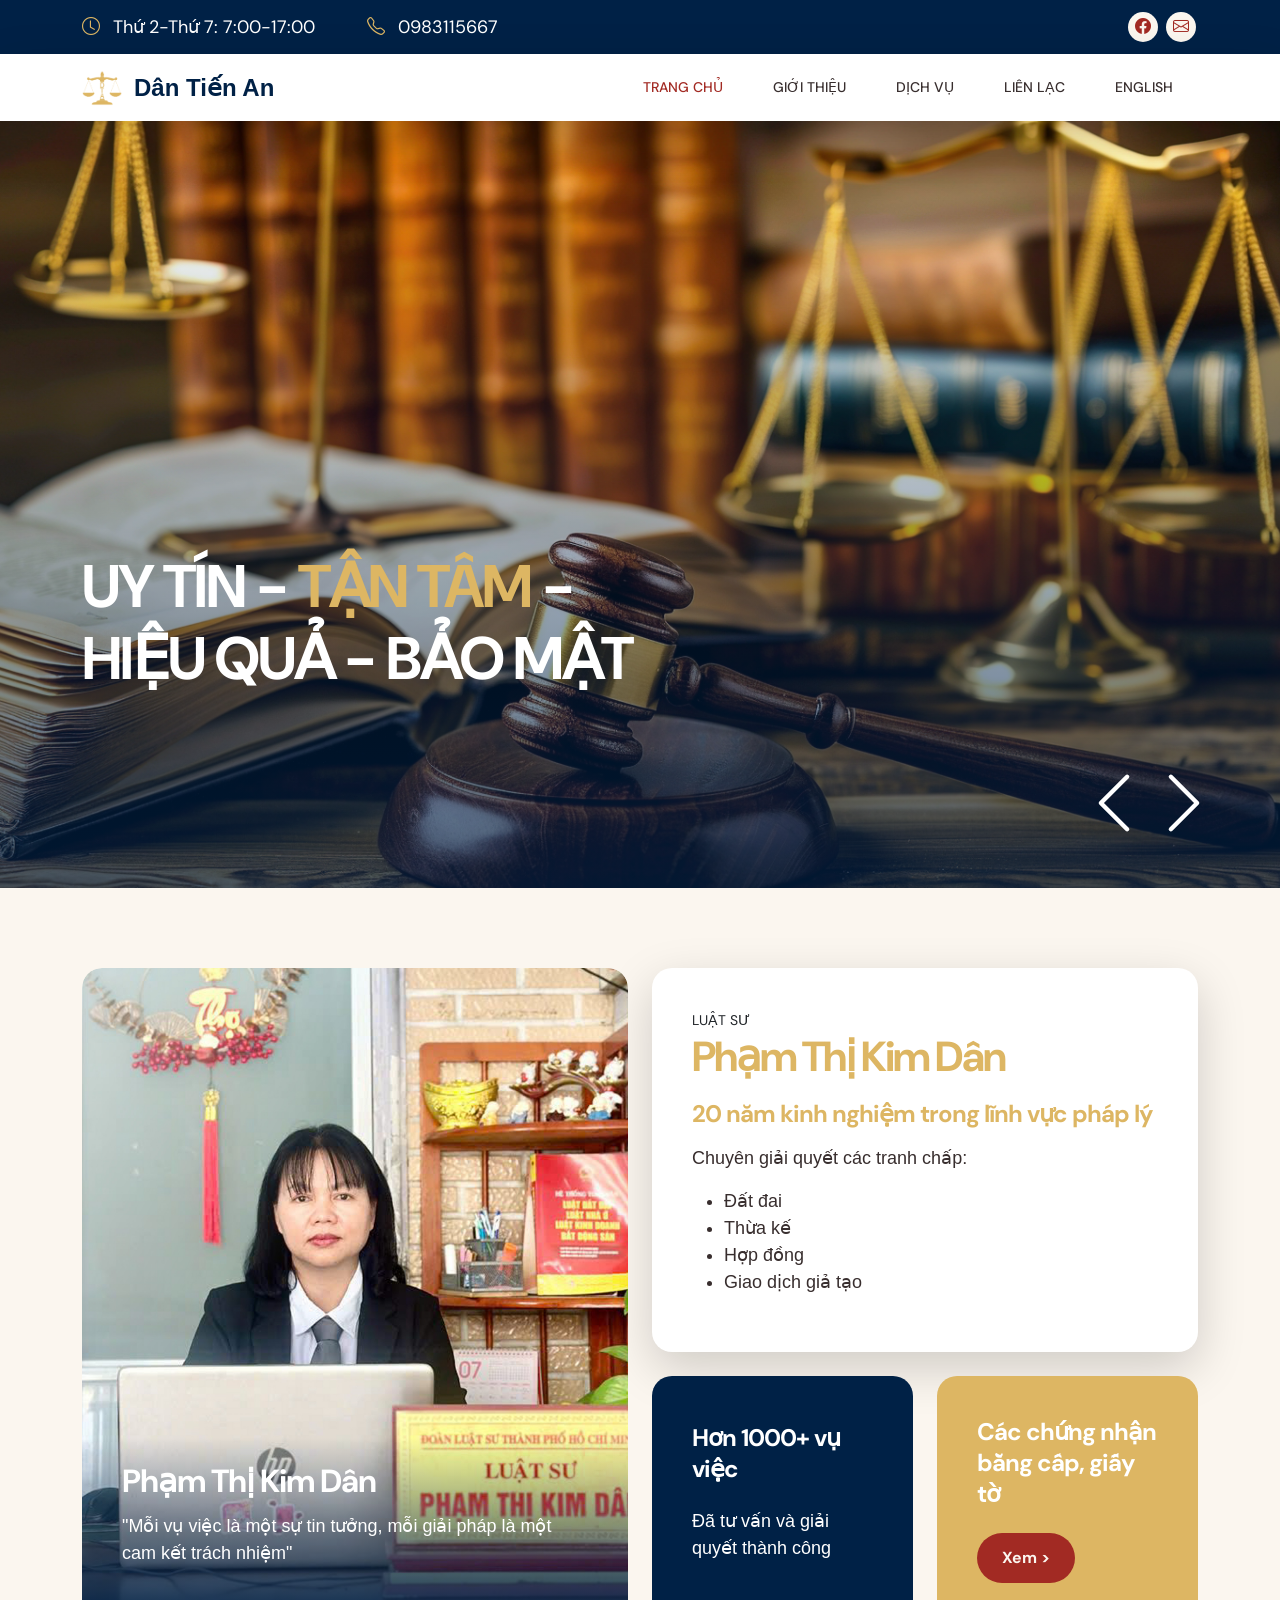
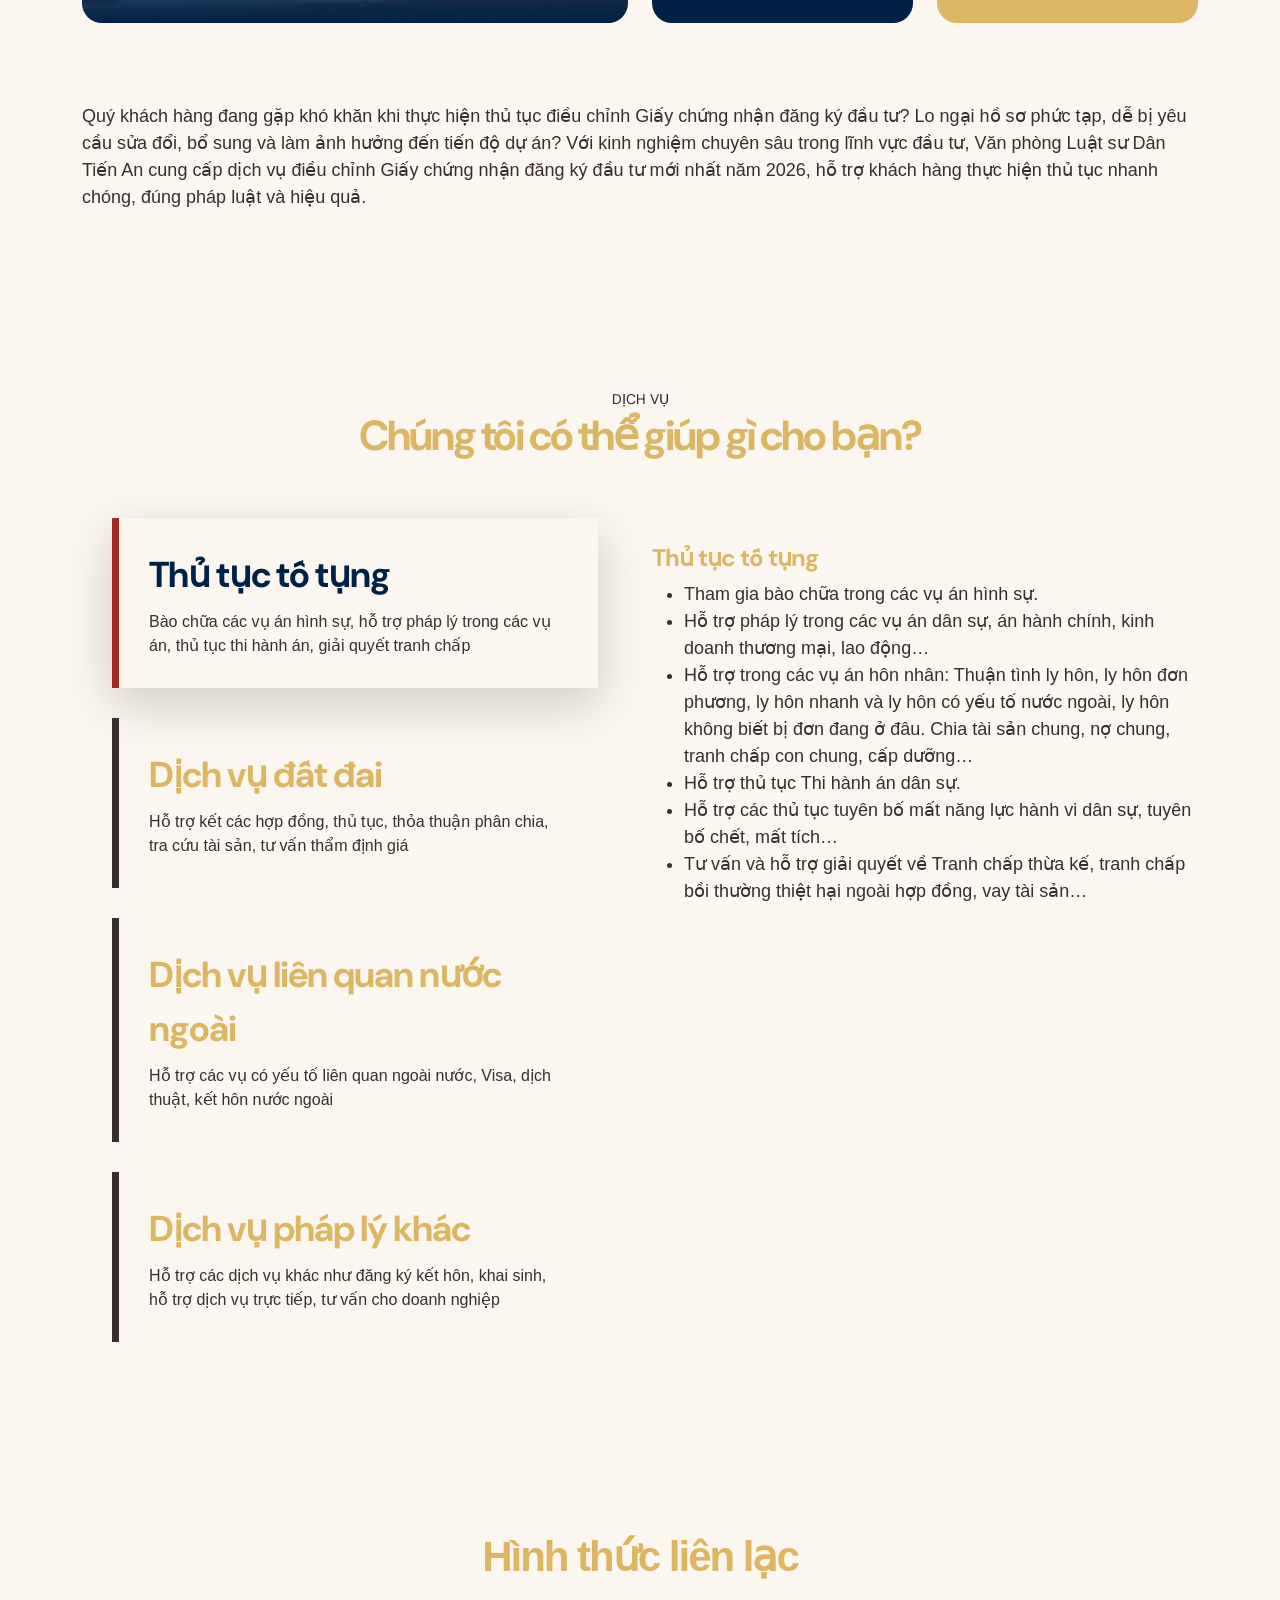
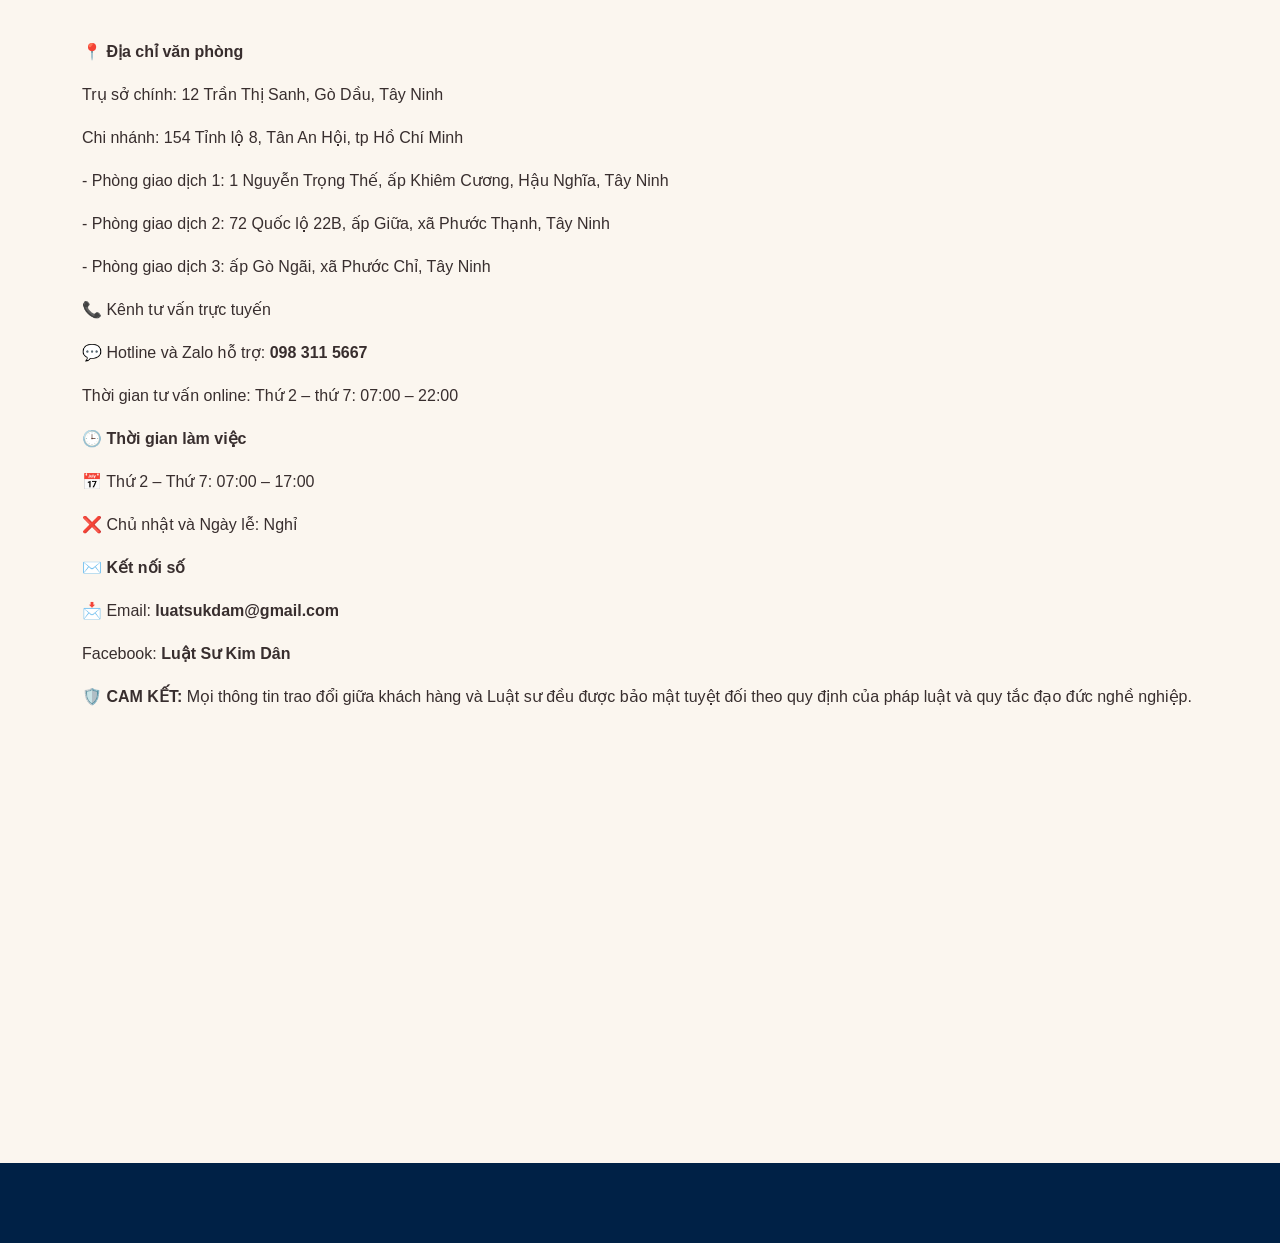
==== index.html @ 1c4bfd57 "Add files via upload" ====
<!doctype html>
<html lang="en">
    <head>
        <meta charset="utf-8">
        <meta name="viewport" content="width=device-width, initial-scale=1">

        <meta name="description" content="">
        <meta name="author" content="Tooplate">

        <title>VPLS DAN TIEN AN</title>

        <!-- CSS FILES -->
        <link rel="preconnect" href="https://fonts.googleapis.com">
        
        <link rel="preconnect" href="https://fonts.gstatic.com" crossorigin>
        
        <link href="https://fonts.googleapis.com/css2?family=DM+Sans:wght@400;500;700&display=swap" rel="stylesheet">

        <link href="css/bootstrap.min.css" rel="stylesheet">

        <link href="css/bootstrap-icons.css" rel="stylesheet">

        <link href="css/magnific-popup.css" rel="stylesheet">

        <link href="css/tooplate-waso-strategy.css" rel="stylesheet">
        

    </head>
    
    <body id="section_1">

        <header class="site-header">
            <div class="container">
                <div class="row align-items-center">

                    <div class="col-lg-3 col-md-5 col-7">
                        <p class="text-white mb-0">
                            <i class="bi-clock site-header-icon me-2"></i>
                            Thứ 2-Thứ 7: 7:00-17:00
                        </p>
                    </div>
                    <div class="col-lg-2 col-md-3 col-5">
                        <p class="text-white mb-0">
                            <a href="tel: 0983115667" class="text-white">
                                <i class="bi-telephone site-header-icon me-2"></i>
                                0983115667
                            </a>
                        </p>
                    </div>

                    <div class="col-lg-3 col-md-3 col-12 ms-auto">
                        <ul class="social-icon">
                            <li><a href="https://www.facebook.com/dan.kim.52012/" class="social-icon-link bi-facebook"></a></li>
                            <li><a href="mailto:luatsukdam@gmail.com" class="social-icon-link bi-envelope"></a></li>
                        </ul>
                    </div>

                </div>
            </div>
        </header>

        <nav class="navbar navbar-expand-lg bg-white shadow-lg">
            <div class="container">

                 <a href="index.html" class="brand-container">
                    <img src="images/logo.png" alt="Logo" class="logo">
                    <span class="brand-name">Dân Tiến An</span>
                </a>

                <button class="navbar-toggler" type="button" data-bs-toggle="collapse" data-bs-target="#navbarNav" aria-controls="navbarNav" aria-expanded="false" aria-label="Toggle navigation">
                    <span class="navbar-toggler-icon"></span>
                </button>

                <div class="collapse navbar-collapse" id="navbarNav">
                    <ul class="navbar-nav ms-auto">
                        <li class="nav-item">
                            <a class="nav-link click-scroll" href="#section_1"><small class="small-title"><strong class="text-warning"></strong></small> Trang chủ</a>
                        </li>

                        <li class="nav-item">
                            <a class="nav-link click-scroll" href="#section_2"><small class="small-title"><strong class="text-warning"></strong></small> Giới thiệu</a>
                        </li>

                        <li class="nav-item">
                            <a class="nav-link click-scroll" href="#section_3"><small class="small-title"><strong class="text-warning"></strong></small> Dịch vụ</a>
                        </li>

                        <li class="nav-item">
                            <a class="nav-link click-scroll" href="#section_5"><small class="small-title"><strong class="text-warning"></strong></small> Liên lạc</a>
                        </li>
                        <li class="nav-item">
                            <a class="nav-link click-scroll" href="index-english.html"><small class="small-title"><strong class="text-warning"></strong></small> English</a>
                        </li>
                    </ul>
                <div>
                        
            </div>
        </nav>

        <main>
<!--

banner
-->
            <section class="hero">
                <div class="container-fluid h-100">
                    <div class="row h-100">

                        <div id="carouselExampleCaptions" class="carousel carousel-fade hero-carousel slide" data-bs-ride="carousel">
                            <div class="carousel-inner">
                                <div class="carousel-item active">
                                    <div class="container position-relative h-100">
                                        <div class="carousel-caption d-flex flex-column justify-content-center">


                                            <h1>UY TÍN - <span class="text-warning">TẬN TÂM </span> - HIỆU QUẢ - BẢO MẬT</h1>

                                        </div>
                                    </div>

                                    <div class="carousel-image-wrap">
                                        <img src="images/slide/banner1.jpg" class="img-fluid carousel-image" alt="">
                                    </div>
                                </div>

                                <div class="carousel-item">
                                    <div class="container position-relative h-100">
                                        <div class="carousel-caption d-flex flex-column justify-content-center">
                                           

                                            <h1>Khi quyền lợi của bạn bị ảnh hưởng <span class="text-warning"></span></h1>
                                            <h1> <span class="text-warning">Hãy để chúng tôi đồng hành cùng bạn</span></h1>

                                        </div>
                                    </div>
                                    
                                    <div class="carousel-image-wrap">
                                        <img src="images/slide/banner2.jpg" class="img-fluid carousel-image" alt="">
                                    </div>
                                </div>

                                <button class="carousel-control-prev" type="button" data-bs-target="#carouselExampleCaptions" data-bs-slide="prev">
                                    <span class="carousel-control-prev-icon" aria-hidden="true"></span>
                                    <span class="visually-hidden">Previous</span>
                                </button>

                                <button class="carousel-control-next" type="button" data-bs-target="#carouselExampleCaptions" data-bs-slide="next">
                                    <span class="carousel-control-next-icon" aria-hidden="true"></span>
                                    <span class="visually-hidden">Next</span>
                                </button>
                            </div>
                        </div>

                    </div>
                </div>
            </section>

<!--

Introduction to lawyer

-->
            <section class="about section-padding" id="section_2">
                <div class="container">
                    <div class="row">

                        <div class="col-lg-6 col-12 mb-5 mb-lg-0">
                            <div class="about-image-wrap h-100">
                                <img src="images/lawyer1.jpg" class="img-fluid about-image" alt="">

                                <div class="about-image-info">
                                    <h4 class="text-white">Phạm Thị Kim Dân</h4>

                                    <p class="text-white" style="font-family:Arial,Helvetica,sans-serif;">"Mỗi vụ việc là một sự tin tưởng, mỗi giải pháp là một cam kết trách nhiệm"</p>
                                </div>
                            </div>
                        </div>
                        

                        <div class="col-lg-6 col-12 d-flex flex-column">
                            <div class="about-thumb bg-white shadow-lg">
                                
                                <div class="about-info">
                                    <small class="small-title">Luật sư <strong class="text-warning"></strong></small>

                                    <h2 class="mb-3">Phạm Thị Kim Dân </h2>

                                    <h5 class="mb-3">20 năm kinh nghiệm trong lĩnh vực pháp lý</h5>

                                    <p style="font-family:Arial,Helvetica,sans-serif;">Chuyên giải quyết các tranh chấp:</p>

                                    <ul >
                                        <li style="font-family:Arial,Helvetica,sans-serif;">Đất đai</li>
                                        <li style="font-family:Arial,Helvetica,sans-serif;">Thừa kế</li>
                                        <li style="font-family:Arial,Helvetica,sans-serif;">Hợp đồng</li>
                                        <li style="font-family:Arial,Helvetica,sans-serif;">Giao dịch giả tạo</li>
                                    </ul>
                                        
                                </div>
                            </div>

                            <div class="row h-100">
                                <div class="col-lg-6 col-6">
                                     <div class="about-thumb d-flex flex-column justify-content-center bg-danger mb-lg-0 h-100">
                                        
                                        <div class="about-info">
                                            <h5 class="text-white mb-4">Hơn 1000+ vụ việc </h5>

                                            <p class="text-white" style="font-family:Arial,Helvetica,sans-serif;">Đã tư vấn và giải quyết thành công </p>
                                        </div>
                                    </div>
                                </div>
                                

                                <div class="col-lg-6 col-6">
                                        <div class="about-thumb d-flex flex-column justify-content-center bg-warning mb-lg-0 h-100">
                                        
                                        <div class="about-info">
                                            <h5 class="text-white mb-4">Các chứng nhận bằng cấp, giấy tờ</h5>

                                            <a class="custom-btn btn custom-bg-primary" href="certificates.html">Xem ></a>
                                        </div>
                                    </div>

                                </div>
                            </div>
                        </div>
                        <div style="padding-top: 80px; font-family:Arial,Helvetica,sans-serif;">  
                            <p style="font-family:Arial,Helvetica,sans-serif;">Quý khách hàng đang gặp khó khăn khi thực hiện thủ tục điều chỉnh Giấy chứng nhận đăng ký đầu tư? Lo ngại hồ sơ phức tạp, dễ bị yêu cầu sửa đổi, bổ sung và làm ảnh hưởng đến tiến độ dự án? Với kinh nghiệm chuyên sâu trong lĩnh vực đầu tư, Văn phòng Luật sư Dân Tiến An cung cấp dịch vụ điều chỉnh Giấy chứng nhận đăng ký đầu tư mới nhất năm 2026, hỗ trợ khách hàng thực hiện thủ tục nhanh chóng, đúng pháp luật và hiệu quả.</p>
                        </div>  
                    </div>
                </div>
            </section>

            <!--

Services

-->
            <section class="services section-padding" id="section_3">
                <div class="container">
                    <div class="row">
            <!--

dich vu

-->
                        <div class="col-lg-10 col-12 text-center mx-auto mb-5">
                            <small class="small-title" >Dịch vụ<strong class="text-warning"></strong></small>

                            <h2>Chúng tôi có thể giúp gì cho bạn?</h2>

                        </div>

                                    <!--

end dich vu

-->

                        <div class="col-lg-6 col-12">
                            <nav>
                                <div class="nav nav-tabs flex-column align-items-baseline" id="nav-tab" role="tablist">
                                    <button class="nav-link active" id="nav-business-tab" data-bs-toggle="tab" data-bs-target="#nav-business" type="button" role="tab" aria-controls="nav-business" aria-selected="true">
                                        <h3>Thủ tục tố tụng</h3>

                                        <span style="font-family:Arial,Helvetica,sans-serif;">Bào chữa các vụ án hình sự, hỗ trợ pháp lý trong các vụ án, thủ tục thi hành án, giải quyết tranh chấp</span>
                                    </button>

                                    <button class="nav-link" id="nav-strategy-tab" data-bs-toggle="tab" data-bs-target="#nav-strategy" type="button" role="tab" aria-controls="nav-strategy" aria-selected="false">
                                        <h3>Dịch vụ đất đai</h3>
                                        
                                        <span style="font-family:Arial,Helvetica,sans-serif;">Hỗ trợ kết các hợp đồng, thủ tục, thỏa thuận phân chia, tra cứu tài sản, tư vấn thẩm định giá</span>
                                    </button>

                                    <button class="nav-link" id="nav-video-tab" data-bs-toggle="tab" data-bs-target="#nav-video" type="button" role="tab" aria-controls="nav-video" aria-selected="false">
                                        <h3>Dịch vụ liên quan nước ngoài</h3>
                                        
                                        <span style="font-family:Arial,Helvetica,sans-serif;">Hỗ trợ các vụ có yếu tố liên quan ngoài nước, Visa, dịch thuật, kết hôn nước ngoài</span>
                                    </button>
                                     <button class="nav-link" id="nav-other-tab" data-bs-toggle="tab" data-bs-target="#nav-other" type="button" role="tab" aria-controls="nav-other" aria-selected="false">
                                        <h3>Dịch vụ pháp lý khác</h3>
                                        
                                        <span style="font-family:Arial,Helvetica,sans-serif;">Hỗ trợ các dịch vụ khác như đăng ký kết hôn, khai sinh, hỗ trợ dịch vụ trực tiếp, tư vấn cho doanh nghiệp</span>
                                    </button>
                                </div>
                            </nav>
                        </div>

                        <div class="col-lg-6 col-12">
                            <div class="tab-content" id="nav-tabContent">
                                <div class="tab-pane fade show active" id="nav-business" role="tabpanel" aria-labelledby="nav-intro-tab">
                                    <!-- <img src="images/services/hotroLyhon.jpg" class="img-fluid" alt=""> -->

                                    <h5 class="mt-4 mb-2">Thủ tục tố tụng</h5>

                                    <ul style="font-family:Arial,Helvetica,sans-serif;">
                                        <li>Tham gia bào chữa trong các vụ án hình sự.</li>
                                        <li>Hỗ trợ pháp lý trong các vụ án dân sự, án hành chính, kinh doanh thương mại, lao động…</li>
                                        <li>Hỗ trợ trong các vụ án hôn nhân: Thuận tình ly hôn, ly hôn đơn phương, ly hôn nhanh và ly hôn có yếu tố nước ngoài, ly hôn không biết bị đơn đang ở đâu. Chia tài sản chung, nợ chung, tranh chấp con chung, cấp dưỡng…</li>
                                        <li>Hỗ trợ thủ tục Thi hành án dân sự.</li>
                                        <li>Hỗ trợ các thủ tục tuyên bố mất năng lực hành vi dân sự, tuyên bố chết, mất tích…</li>
                                        <li>Tư vấn và hỗ trợ giải quyết về Tranh chấp thừa kế, tranh chấp bồi thường thiệt hại ngoài hợp đồng, vay tài sản…</li>
                                    </ul>

                                </div>

                                <div class="tab-pane fade show" id="nav-strategy" role="tabpanel" aria-labelledby="nav-strategy-tab">
                                    <img src="images/services/hotroBatdongsan.jpg" class="img-fluid" alt="">

                                    <h5 class="mt-4 mb-2" >Dịch vụ đất đai</h5>

                                    <!-- <div class="row">
                                        <div class="col-lg-6 col-12">
                                            <p style="font-family:Arial,Helvetica,sans-serif;">Hỗ trợ</p>
                                        </div>
                                            
                                        <div class="col-lg-6 col-12">
                                            <p style="font-family:Arial,Helvetica,sans-serif;">Lorem ipsum </p>
                                        </div>
                                    </div> -->
                                    <ul style="font-family:Arial,Helvetica,sans-serif;">
                                        <li>Soạn thảo và hỗ trợ ký kết các hợp đồng: Đặt cọc, chuyển nhượng, tặng cho, cầm cố, thế chấp quyền sử dụng đất.</li>
                                        <li>Hỗ trợ thủ tục tách thửa, nhập thửa, chuyển bản đồ lưới…</li>
                                        <li>Hỗ trợ thủ tục thỏa thuận phân chia di sản thừa kế, lập di chúc.</li>
                                        <li>Hỗ trợ thủ tục cập nhật hiện trạng, cấp mới, cấp đổi…</li>
                                        <li>Hỗ trợ tra cứu tài sản tranh chấp, kiểm tra quy hoạch…</li>
                                        <li>Tư vấn đo đạc, thẩm định giá, thu thập tài liệu, chứng cứ (thừa phát lại)…</li>
                                    </ul>
                                </div>
                                <div class="tab-pane fade show" id="nav-video" role="tabpanel" aria-labelledby="nav-video-tab">
                                    <!-- <img src="images/services/thutucKhaisinh.jpg" class="img-fluid" alt=""> -->

                                    <h5 class="mt-4 mb-2">Dịch vụ liên quan nước ngoài</h5>

                                    <ul style="font-family:Arial,Helvetica,sans-serif;">
                                        <li>Gia hạn visa, miễn thị thực, hợp pháp hóa lãnh sự…</li>
                                        <li>Nhận hồ sơ dịch thuật văn bản.</li>
                                        <li>Đăng ký kết hôn có yếu tố nước ngoài.</li>
                                    </ul>

                                    
                                </div>


                                <div class="tab-pane fade show" id="nav-other" role="tabpanel" aria-labelledby="nav-video-tab">
                                    <img src="images/services/thutucKhaisinh.jpg" class="img-fluid" alt="">

                                    <h5 class="mt-4 mb-2">Dịch vụ pháp lý khác</h5>

                                    <ul style="font-family:Arial,Helvetica,sans-serif;">
                                        <li>Hỗ trợ đăng ký kết hôn, đăng ký khai sinh, công nhận hoặc không công nhận cha mẹ con…</li>
                                        <li>Hỗ trợ dịch vụ hành chính công trực tuyến.</li>
                                        <li>Tư vấn đầu tư và pháp lý cho doanh nghiệp.</li>
                                        <li>Hỗ trợ đăng ký kinh doanh, đăng ký thành lập doanh nghiệp…</li>
                                    </ul>

                                </div>
                                


                            </div>
                        </div>
<!--
                <div class="container">
                    <div class="row">

                        <div class="col-lg-10 col-12 text-center mx-auto mb-5">
                            <small class="small-title">--- <strong class="text-warning"></strong></small>

                            <h2>Các lĩnh vực khác</h2>
                        </div>
                                   

                        <div class="col-lg-4 col-12">
                            <div class="projects-thumb projects-thumb-small">
                                
                                    <img src="images/projects/tempt1.jpg" class="img-fluid projects-image" alt="">
                                    
                                    <div class="projects-info">
                                        <div class="projects-title-wrap">
                                           
                                            

                                            <h2 class="projects-title">linhvuc</h2>
                                        </div>

                                    </div>
                                </a>
                            </div>
                        </div>

                        <div class="col-lg-4 col-12">
                            <div class="projects-thumb projects-thumb-small">
                                
                                    <img src="images/projects/tempt1.jpg" class="img-fluid projects-image" alt="">
                                    
                                    <div class="projects-info">
                                        <div class="projects-title-wrap">
                                           
       

                                            <h2 class="projects-title">linhvuc</h2>
                                        </div>

                                    </div>
                                </a>
                            </div>
                        </div>

                        <div class="col-lg-4 col-12">
                            <div class="projects-thumb projects-thumb-small">
                                
                                    <img src="images/projects/tempt1.jpg" class="img-fluid projects-image" alt="">
                                    
                                    <div class="projects-info">
                                        <div class="projects-title-wrap">
                                            
       

                                            <h2 class="projects-title">linhvuc</h2>
                                        </div>

                                    </div>
                                </a>
                            </div>
                        </div>

                        <div class="col-lg-4 col-12">
                            <div class="projects-thumb projects-thumb-small">
                                
                                    <img src="images/projects/tempt1.jpg" class="img-fluid projects-image" alt="">
                                    
                                    <div class="projects-info">
                                        <div class="projects-title-wrap">
                                            
       

                                            <h2 class="projects-title">linhvuc</h2>
                                        </div>

                                    </div>
                                </a>
                            </div>
                        </div>

                        <div class="col-lg-4 col-12">
                            <div class="projects-thumb projects-thumb-small">
                                
                                    <img src="images/projects/tempt1.jpg" class="img-fluid projects-image" alt="">
                                    
                                    <div class="projects-info">
                                        <div class="projects-title-wrap">
                                            
       

                                            <h2 class="projects-title">linhvuc</h2>
                                        </div>

                                    </div>
                                </a>
                            </div>
                        </div>

                        <div class="col-lg-4 col-12">
                            <div class="projects-thumb projects-thumb-small">
                                
                                    <img src="images/projects/tempt1.jpg" class="img-fluid projects-image" alt="">
                                    
                                    <div class="projects-info">
                                        <div class="projects-title-wrap">
                                            
                                        <h2 class="projects-title">linhvuc</h2>
                                        </div>
                                        -->

                                    </div>
                                </a>
                            </div>
                        </div>
                    </div>
                </div>

                        

                    </div>
                </div>
            </section>

            <section class="projects section-padding pb-0" id="section_4">
                <div class="container">
                    <div class="row">

                        <div class="col-lg-10 col-12 text-center mx-auto mb-5">
                            <small class="small-title"> <strong class="text-warning"></strong></small>

                            <h2 style="font-family:Arial,Helvetica,sans-serif;">Hình thức liên lạc</h2>
                        </div>
                            
                                                    
                            <p style="text-align: justify;"><span style="font-size:16px;"><span style="font-family:Arial,Helvetica,sans-serif;">📍<strong> Địa chỉ văn phòng</strong></span></span></p>

                            <p style="text-align: justify;"><span style="font-size:16px;"><span style="font-family:Arial,Helvetica,sans-serif;">Trụ sở chính:
12 Trần Thị Sanh, Gò Dầu, Tây Ninh</span></span></p>
                            <p style="text-align: justify;"><span style="font-size:16px;"><span style="font-family:Arial,Helvetica,sans-serif;">Chi nhánh:
154 Tỉnh lộ 8, Tân An Hội, tp Hồ Chí Minh</span></span></p>
                            <p style="text-align: justify;"><span style="font-size:16px;"><span style="font-family:Arial,Helvetica,sans-serif;"> - Phòng giao dịch 1:
1 Nguyễn Trọng Thế, ấp Khiêm Cương, Hậu Nghĩa, Tây Ninh</span></span></p>
                            <p style="text-align: justify;"><span style="font-size:16px;"><span style="font-family:Arial,Helvetica,sans-serif;"> - Phòng giao dịch 2:
72 Quốc lộ 22B, ấp Giữa, xã Phước Thạnh, Tây Ninh</span></span></p>
                            <p style="text-align: justify;"><span style="font-size:16px;"><span style="font-family:Arial,Helvetica,sans-serif;"> - Phòng giao dịch 3:
ấp Gò Ngãi, xã Phước Chỉ, Tây Ninh</span></span></p>

                            <p style="text-align: justify;"><span style="font-size:16px;"><span style="font-family:Arial,Helvetica,sans-serif;">📞 Kênh tư vấn trực tuyến</span></span></p>

                            <p style="text-align: justify;"><span style="font-size:16px;"><span style="font-family:Arial,Helvetica,sans-serif;">💬 Hotline và Zalo hỗ trợ: <span ><strong>098 311 5667</strong></span></span></span></p>
                            <p style="text-align: justify;"><span style="font-size:16px;"><span style="font-family:Arial,Helvetica,sans-serif;"> Thời gian tư vấn online: Thứ 2 – thứ 7: 07:00 – 22:00</span></span></p>


                            <p style="text-align: justify;"><span style="font-size:16px;"><span style="font-family:Arial,Helvetica,sans-serif;">🕒 <strong>Thời gian làm việc</strong></span></span></p>

                            <p style="text-align: justify;"><span style="font-size:16px;"><span style="font-family:Arial,Helvetica,sans-serif;">📅 Thứ 2 – Thứ 7: 07:00 – 17:00</span></span></p>

                            <p style="text-align: justify;"><span style="font-size:16px;"><span style="font-family:Arial,Helvetica,sans-serif;">❌ Chủ nhật và Ngày lễ: Nghỉ</span></span></p>

                            <p style="text-align: justify;"><span style="font-size:16px;"><span style="font-family:Arial,Helvetica,sans-serif;">✉️<strong> Kết nối số</strong></span></span></p>

                            <p style="text-align: justify;"><span style="font-size:16px;"><span style="font-family:Arial,Helvetica,sans-serif;">📩 Email: <strong>luatsukdam@gmail.com</strong></span></span></p>

                            <p style="text-align: justify;"><span style="font-size:16px;"><span style="font-family:Arial,Helvetica,sans-serif;">Facebook: <strong>Luật Sư Kim Dân</strong></span></span></p>

                            
                            </div>
                            <p style="text-align: justify;"><span style="font-size:16px;"><span style="font-family:Arial,Helvetica,sans-serif;">🛡️ <strong>CAM KẾT:</strong> Mọi thông tin trao đổi giữa khách hàng và Luật sư đều được bảo mật tuyệt đối theo quy định của pháp luật và quy tắc đạo đức nghề nghiệp.</span></span></p>
                    </div>
                </div>
            </section>

            <section id="google-map" style="padding-top: 80px;">
          <iframe src="https://www.google.com/maps/embed?pb=!1m18!1m12!1m3!1d3915.3553242087073!2d106.2638324!3d11.086873499999998!2m3!1f0!2f0!3f0!3m2!1i1024!2i768!4f13.1!3m3!1m2!1s0x310b3b006488552b%3A0x3d591f6a940e6b2a!2zVsSDbiBwaMOybmcgbHXhuq10IHPGsCBEw6JuIFRp4bq_biBBbg!5e0!3m2!1svi!2s!4v1781378113532!5m2!1svi!2s" width="100%" height="350" frameborder="0" style="border:0" allowfullscreen></iframe>
     </section>           

        </main>

        <footer class="site-footer">
            <div class="container">
                <!-- <div class="row">
                        
                    <div class="col-lg-6 col-12">
                        <div class="site-footer-wrap d-flex align-items-center">
                            <p class="copyright-text mb-0 me-4">Copyright © 2036 Waso Strategy Co., Ltd.</p>
                            
                        </div>
                    </div>
                    
                    <div class="col-lg-6 col-12">
                    	<p class="copyright-text mb-0 me-4">Waso HTML Template is designed by Tooplate</p>
                    </div>

                </div> -->
            </div>
        </footer>

        <!-- JAVASCRIPT FILES -->
        <script src="js/jquery.min.js"></script>
        <script src="js/bootstrap.min.js"></script>
        <script src="js/jquery.sticky.js"></script>
        <script src="js/jquery.magnific-popup.min.js"></script>
        <script src="js/magnific-popup-options.js"></script>
        <script src="js/click-scroll.js"></script>
        <script src="js/custom.js"></script>

    </body>
</html>
---- css/tooplate-waso-strategy.css ----
/*---------------------------------------
  CUSTOM PROPERTIES ( VARIABLES )             
-----------------------------------------*/
:root {
  --white-color:                  #fbf6ef;
  --primary-color:                #002146;
  --secondary-color:              #a22a23;
  --section-bg-color:             #fbf6ef;
  --dark-color:                   #ddb663;
  --p-color:                      #382e2e;

  --body-font-family:             'DM Sans', sans-serif;

  --h1-font-size:                 60px;
  --h2-font-size:                 42px;
  --h3-font-size:                 36px;
  --h4-font-size:                 32px;
  --h5-font-size:                 24px;
  --h6-font-size:                 22px;
  --p-font-size:                  18px;
  --menu-font-size:               14px;
  --copyright-text-font-size:     16px;

  --font-weight-normal:           400;
  --font-weight-medium:           500;
  --font-weight-bold:             700;
}

body {
    background: var(--white-color);
    font-family: var(--body-font-family); 
}

/*---------------------------------------
  LOGO              
-----------------------------------------*/

 .brand-container {
    display: flex;
    align-items: center;
    text-decoration: none;
    gap: 12px;
  }

  .logo {
    height: 40px;
    width: auto;
  }

  .brand-name {
    font-size: 24px;
    font-weight: bold;
    color: var(--primary-color);
    font-family: sans-serif;
  }




/*---------------------------------------
  TYPOGRAPHY               
-----------------------------------------*/

h2,
h3,
h4,
h5,
h6 {
  color: var(--dark-color);
}

h1,
h2,
h3,
h4,
h5,
h6 {
  font-weight: var(--font-weight-bold);
  letter-spacing: -1px;
}

h1 {
  font-size: var(--h1-font-size);
  letter-spacing: -2px;
}

h2 {
  font-size: var(--h2-font-size);
  letter-spacing: -2px;
}

h3 {
  font-size: var(--h3-font-size);
  line-height: inherit;
}

h4 {
  font-size: var(--h4-font-size);
  line-height: inherit;
}

h5 {
  font-size: var(--h5-font-size);
  line-height: normal;
}

h6 {
  font-size: var(--h6-font-size);
}

p {
  color: var(--p-color);
  font-size: var(--p-font-size);
  font-weight: var(--font-weight-normal);
}

ul li {
  color: var(--p-color);
  font-size: var(--p-font-size);
  font-weight: var(--font-weight-normal);
}

a, 
button {
  touch-action: manipulation;
  transition: all 0.3s;
}

a {
  color: var(--p-color);
  text-decoration: none;
}

a:hover {
  color: var(--primary-color);
}

::selection {
  background: var(--primary-color);
  color: var(--white-color);
}

::-moz-selection {
  background: var(--primary-color);
  color: var(--white-color);
}

.section-hero ::selection,
.bg-warning ::selection {
  background: #002146;
}

.section-padding {
  padding-top: 80px;
  padding-bottom: 80px;
}

.custom-border-radius {
  border-radius: 20px;
}

b,
strong {
  font-weight: var(--font-weight-bold);
}

.small-title {
  text-transform: uppercase;
}

.bg-yellow {background: var(--dark-color);
}
.bg-blue {background: var(--primary-color);
}

/*---------------------------------------
  CUSTOM ICON               
-----------------------------------------*/
.custom-icon {
  display: inline-block;
  height: 45px;
  width: 45px;
  line-height: 45px;
  border: 3px solid var(--white-color);
  text-align: center;
  border-radius: 50%;
  font-size: 20px;
  position: relative;
}

.custom-icon::before,
.custom-icon::after {
  box-sizing: inherit;
  content: "";
  position: absolute;
  width: 100%;
  height: 100%;
  left: 0;
  top: 0;
  border-radius: 50%;
}

.custom-icon::before {
  border: 3px solid transparent;
}

.custom-icon::after {
  border: 0 solid transparent;
}

.custom-icon:hover {
  border-color: transparent;
}

.custom-icon:hover::before {
  border-top-color: var(--primary-color);
  border-right-color: var(--primary-color);
  border-bottom-color: var(--primary-color);
  transition: border-top-color .15s linear,border-right-color .15s linear .1s,border-bottom-color .15s linear .2s;
}

.custom-icon:hover::after {
  border-top: 3px solid var(--primary-color);
  border-left-width: 3px;
  border-right-width: 3px;
  transform: rotate(270deg);
  transition: transform .4s linear 0s,border-left-width 0s linear .35s;
}

.play-icon::before {
  position: relative;
  left: 1px;
}


/*---------------------------------------
  CUSTOM BUTTON               
-----------------------------------------*/
.custom-btn {
  background: var(--secondary-color);
  border-radius: 100px;
  color: var(--white-color);
  font-size: var(--copyright-text-font-size);
  font-weight: var(--font-weight-bold);
  padding: 12px 24px;
}

.custom-btn:hover {
  background: var(--primary-color);
  color: var(--white-color);
}

.custom-bg-primary {
  background: var(--secondary-color);
}

.custom-bg-primary:hover {
  background: var(--white-color);
  color: var(--dark-color);
}


/*---------------------------------------
  NAVIGATION              
-----------------------------------------*/
.navbar {
  z-index: 9;
  right: 0;
  left: 0;
}

.navbar-brand {
  font-size: 32px;
  font-weight: var(--font-weight-bold);
  color: var(--primary-color);
}

.navbar-expand-lg .navbar-nav .nav-link {
  padding-right: 25px;
  padding-left: 25px;
}

.navbar-nav .nav-link {
  color: var(--p-color);
  font-size: var(--menu-font-size);
  font-weight: var(--font-weight-medium);
  text-transform: uppercase;
  padding-top: 15px;
  padding-bottom: 15px;
}

.navbar-nav .nav-link.active, 
.navbar-nav .nav-link:hover,
.projects-detail-page .navbar-nav .nav-link.active:hover {
  color: var(--secondary-color);
}

.projects-detail-page .navbar-nav .nav-link.active {
  color: var(--p-color);
}

.navbar-toggler {
  border: 0;
  padding: 0;
  cursor: pointer;
  margin: 0;
  width: 30px;
  height: 35px;
  outline: none;
}

.navbar-toggler:focus {
  outline: none;
  box-shadow: none;
}

.navbar-toggler[aria-expanded="true"] .navbar-toggler-icon {
  background: transparent;
}

.navbar-toggler[aria-expanded="true"] .navbar-toggler-icon:before,
.navbar-toggler[aria-expanded="true"] .navbar-toggler-icon:after {
  transition: top 300ms 50ms ease, -webkit-transform 300ms 350ms ease;
  transition: top 300ms 50ms ease, transform 300ms 350ms ease;
  transition: top 300ms 50ms ease, transform 300ms 350ms ease, -webkit-transform 300ms 350ms ease;
  top: 0;
}

.navbar-toggler[aria-expanded="true"] .navbar-toggler-icon:before {
  transform: rotate(45deg);
}

.navbar-toggler[aria-expanded="true"] .navbar-toggler-icon:after {
  transform: rotate(-45deg);
}

.navbar-toggler .navbar-toggler-icon {
  background: var(--dark-color);
  transition: background 10ms 100ms ease;
  display: block;
  width: 30px;
  height: 2px;
  position: relative;
}

.navbar-toggler .navbar-toggler-icon:before,
.navbar-toggler .navbar-toggler-icon:after {
  transition: top 300ms 350ms ease, -webkit-transform 300ms 50ms ease;
  transition: top 300ms 350ms ease, transform 300ms 50ms ease;
  transition: top 300ms 350ms ease, transform 300ms 50ms ease, -webkit-transform 300ms 50ms ease;
  position: absolute;
  right: 0;
  left: 0;
  background: var(--dark-color);
  width: 30px;
  height: 2px;
  content: '';
}

.navbar-toggler .navbar-toggler-icon::before {
  top: -8px;
}

.navbar-toggler .navbar-toggler-icon::after {
  top: 8px;
}

.breadcrumb-item.active {
  color: var(--primary-color);
}


/*---------------------------------------
  SITE HEADER              
-----------------------------------------*/
.site-header {
  background: var(--primary-color);
  padding-top: 10px;
  padding-bottom: 10px;
}

.site-header-icon {
  color: var(--dark-color);
}

.site-header .social-icon {
  text-align: right;
}


/*---------------------------------------
  HERO              
-----------------------------------------*/
.hero {
  position: relative;
  height: calc(100vh - 133px);
}

.section-hero {
  background-image: url('../images/jason-goodman-MUZFKa_mttU-unsplash.jpg');
  background-repeat: no-repeat;
  background-position: center;
  background-size: cover;
  position: relative;
  height: auto;
  padding-top: 180px;
  padding-bottom: 180px;
}

.section-hero::before {
  content: "";
  background: linear-gradient(to top, var(--primary-color), transparent 90%);
  position: absolute;
  top: 0;
  right: 0;
  left: 0;
  width: 100%;
  height: 100%;
  pointer-events: none;
  opacity: 0.7;
}

.section-hero-text {
  position: relative;
}

.carousel {
  padding-right: 0;
  padding-left: 0;
}

.hero-carousel,
.carousel-inner,
.carousel-item {
  height: 100%;
}

.carousel-image-wrap::before {
  content: "";
  background: linear-gradient(to top, var(--primary-color), transparent 95%);
  position: absolute;
  z-index: 2;
  top: 0;
  right: 0;
  left: 0;
  width: 100%;
  height: 100%;
  pointer-events: none;
  opacity: 0.7;
}

.carousel-caption {
  z-index: 9;
  top: 32%;
  bottom: 0;
  left: 0;
  text-align: left;
  width: 50%;
  margin-right: 12px;
  margin-left: 12px;
}

.carousel-image-wrap {
  position: absolute;
  top: 0;
  right: 0;
  bottom: 0;
  width: 100%;
  height: 100%;
  margin-left: auto;
}

.carousel-image {
  width: 100%;
  height: 100%;
  object-fit: cover;
}

.carousel-control-next, 
.carousel-control-prev {
  top: auto;
  bottom: 50px;
  opacity: 1;
}

.carousel-control-prev {
  left: auto;
  right: 70px;
}

.carousel-control-next-icon, 
.carousel-control-prev-icon {
  width: 70px;
  height: 70px;
}


/*---------------------------------------
  ABOUT              
-----------------------------------------*/
.about-image-wrap {
  border-radius: 20px;
  position: relative;
  overflow: hidden;
}

.about-image-info {
  background: linear-gradient(to top, var(--primary-color), transparent 90%);
  position: absolute;
  bottom: 0;
  right: 0;
  left: 0;
  padding: 40px;
}

.about-image {
  border-radius: 20px;
  width: 100%;
  height: 100%;
  object-fit: cover;
}

.about-thumb {
  background: var(--primary-color);
  border-radius: 20px;
  margin-bottom: 24px;
  padding: 40px;
}


/*---------------------------------------
  SERVICES              
-----------------------------------------*/
.services {
  background: var(--section-bg-color);
}

.nav-tabs {
  border-bottom: 0;
}

.nav-tabs .nav-link,
.nav-tabs .nav-link span {
  color: var(--p-color);
  display: block;
  text-align: left;
}

.nav-tabs .nav-link {
  border-radius: 0;
  border: 0;
  border-left: 7px solid var(--p-color);
  margin-right: 30px;
  margin-left: 30px;
  margin-bottom: 30px;
  padding: 30px;
  transition: all 0.3s ease-in-out;
}

.nav-tabs .nav-item.show .nav-link, 
.nav-tabs .nav-link.active,
.nav-tabs .nav-link:focus, 
.nav-tabs .nav-link:hover {
  border-left-color: var(--secondary-color);
  background: var(--white-color);
  box-shadow: 0 1rem 3rem rgba(0,0,0,.175);
}

.nav-tabs .nav-link.active h3,
.nav-tabs .nav-link:focus h3, 
.nav-tabs .nav-link:hover h3 {
  color: var(--primary-color);
}


/*---------------------------------------
  PROJECTS              
-----------------------------------------*/
.projects-thumb {
  border-radius: 20px;
  position: relative;
  overflow: hidden;
  margin-bottom: 24px;
  transition: all 0.3s;
  cursor: pointer;
}

.projects-thumb-large {
  min-height: 178px;
}

.projects-thumb:hover {
  background: var(--white-color);
  box-shadow: 0 1rem 3rem rgba(0,0,0,.175);
}

.projects-thumb:hover .projects-image {
  transform: scale(1.2);
}

.projects-thumb:hover .projects-title-wrap {
  padding-bottom: 30px;
}

.projects-thumb:hover .custom-btn,
.projects-btn-wrap .custom-btn:hover {
  background: var(--primary-color);
}

.projects-title-wrap {
  background: linear-gradient(to top, var(--  -color), transparent 90%);
  position: absolute;
  bottom: 0;
  right: 0;
  left: 0;
  padding: 25px 25px 10px 25px;
  transition: all 0.2s;
}

.projects-small-title {
  color: var(--primary-color);
  text-transform: uppercase;
}

.projects-title {
  color: var(--white-color);
}

.projects-image {
  border-radius: 20px;
  width: 100%;
  height: auto;
  transition: all 0.3s;
}

.projects-thumb-large .projects-image {
  object-fit: cover;
  height: 100%;
}

.projects-btn-wrap {
  position: absolute;
  bottom: 25px;
  right: 25px;
}

.projects-btn-wrap .custom-btn {
  font-size: 30px;
  padding: 7.5px 15px;
}


/*---------------------------------------
  CONTACT INFO               
-----------------------------------------*/
.contact-thumb {
  position: relative;
  bottom: 140px;
  margin-bottom: -140px;
}

.contact-info {
  border-radius: 20px;
  padding: 40px;
}

.google-map {
  border-radius: 20px;
}

.contact-icon {
  color: var(--primary-color);
  font-size: var(--h4-font-size);
}


/*---------------------------------------
  CONTACT              
-----------------------------------------*/
.contact-container-wrap {
  background-color: var(--primary-color);
  padding-bottom: 120px;
}

.contact-form {
  margin-top: 30px;
  margin-right: 30px;
}


/*---------------------------------------
  CUSTOM FORM               
-----------------------------------------*/
.custom-form .form-control {
  background: transparent;
  box-shadow: none;
  border-radius: 0;
  border: 0;
  border-bottom: 3px solid var(--section-bg-color);
  margin-bottom: 24px;
  padding-top: 13px;
  padding-bottom: 13px;
  transition: all 0.3s;
  outline: none;
}

.custom-form .form-control:hover,
.custom-form .form-control:focus {
  background: var(--white-color);
}

.custom-form button[type="submit"] {
  background: var(--secondary-color);
  border-radius: 100px;
  border: 0;
  color: var(--white-color);
  font-weight: var(--font-weight-bold);
  transition: all 0.3s;
  margin-bottom: 0;
}

.custom-form button[type="submit"]:hover,
.custom-form button[type="submit"]:focus {
  background: var(--white-color);
  color: var(--dark-color);
}


/*---------------------------------------
  SITE FOOTER              
-----------------------------------------*/
.site-footer {
  background: var(--primary-color);
  padding-top: 40px;
  padding-bottom: 40px;
}

.site-footer .copyright-text {
  color: var(--white-color);
  font-size: var(--copyright-text-font-size);
}


/*---------------------------------------
  SOCIAL ICON               
-----------------------------------------*/
.social-icon {
  margin: 0;
  padding: 0;
}

.social-icon li {
  list-style: none;
  display: inline-block;
  vertical-align: top;
}

.social-icon-link {
  background: var(--white-color);
  border-radius: 20px;
  font-size: var(--copyright-text-font-size);
  color: var(--secondary-color);
  display: inline-block;
  vertical-align: top;
  margin: 2px;
  width: 30px;
  height: 30px;
  line-height: 30px;
  text-align: center;
}

.social-icon-link:hover {
  color: var(--dark-color);
}


/*---------------------------------------
  RESPONSIVE STYLES               
-----------------------------------------*/
@media screen and (min-width: 1600px) {
  .projects-thumb-large {
    min-height: 416px;
  }
}

@media screen and (max-width: 1280px) {
  .contact svg {
    bottom: 0;
    margin-bottom: 0;
  }
}

@media screen and (max-width: 991px) {
  h1 {
    font-size: 48px;
  }

  h2 {
    font-size: 36px;
  }

  h3 {
    font-size: 32px;
  }

  h4 {
    font-size: 28px;
  }

  h5 {
    font-size: 20px;
  }

  h6 {
    font-size: 18px;
  }

  .section-padding {
    padding-top: 80px;
    padding-bottom: 80px;
  }

  .custom-btn {
    font-size: var(--copyright-text-font-size);
    padding: 8px 16px;
  }

  .navbar-expand-lg .navbar-nav .nav-link {
    padding-left: 0;
  }

  .navbar-nav .nav-link {
    padding-top: 10px;
    padding-bottom: 10px;
  }

  .site-header .social-icon {
    text-align: left;
    margin-top: 10px;
  }

  .carousel-caption {
    width: 100%;
  }

  .about-thumb {
    padding: 30px;
  }

  .about-image {
    height: auto;
    margin-bottom: 24px;
  }

  .contact-container-wrap {
    padding-bottom: 50px;
  }

  .contact-form {
    margin-right: 0;
    margin-top: 80px;
    margin-bottom: 50px;
  }

  .contact-thumb {
    bottom: 0;
    margin-bottom: 0;
  }

  .site-footer {
    text-align: center;
  }
}

@media screen and (max-width: 480px) {
  h1 {
    font-size: 38px;
  }

  h2 {
    font-size: 32px;
  }

  h3 {
    font-size: 28px;
  }

  h4 {
    font-size: 24px;
  }

  h5 {
    font-size: 20px;
  }

  .contact-icon {
    font-size: 24px;
  }

  .site-header p {
    font-size: 14px;
  }

  .carousel-control-next, 
  .carousel-control-prev {
    bottom: 20px;
  }

  .nav-tabs .nav-link {
    margin-right: 0;
    margin-left: 0;
    padding: 15px;
  }

  .contact-info {
    padding: 30px 25px;
  }

  .site-footer-wrap {
    flex-direction: column;
  }

  .copyright-text {
    padding-bottom: 10px;
  }
}
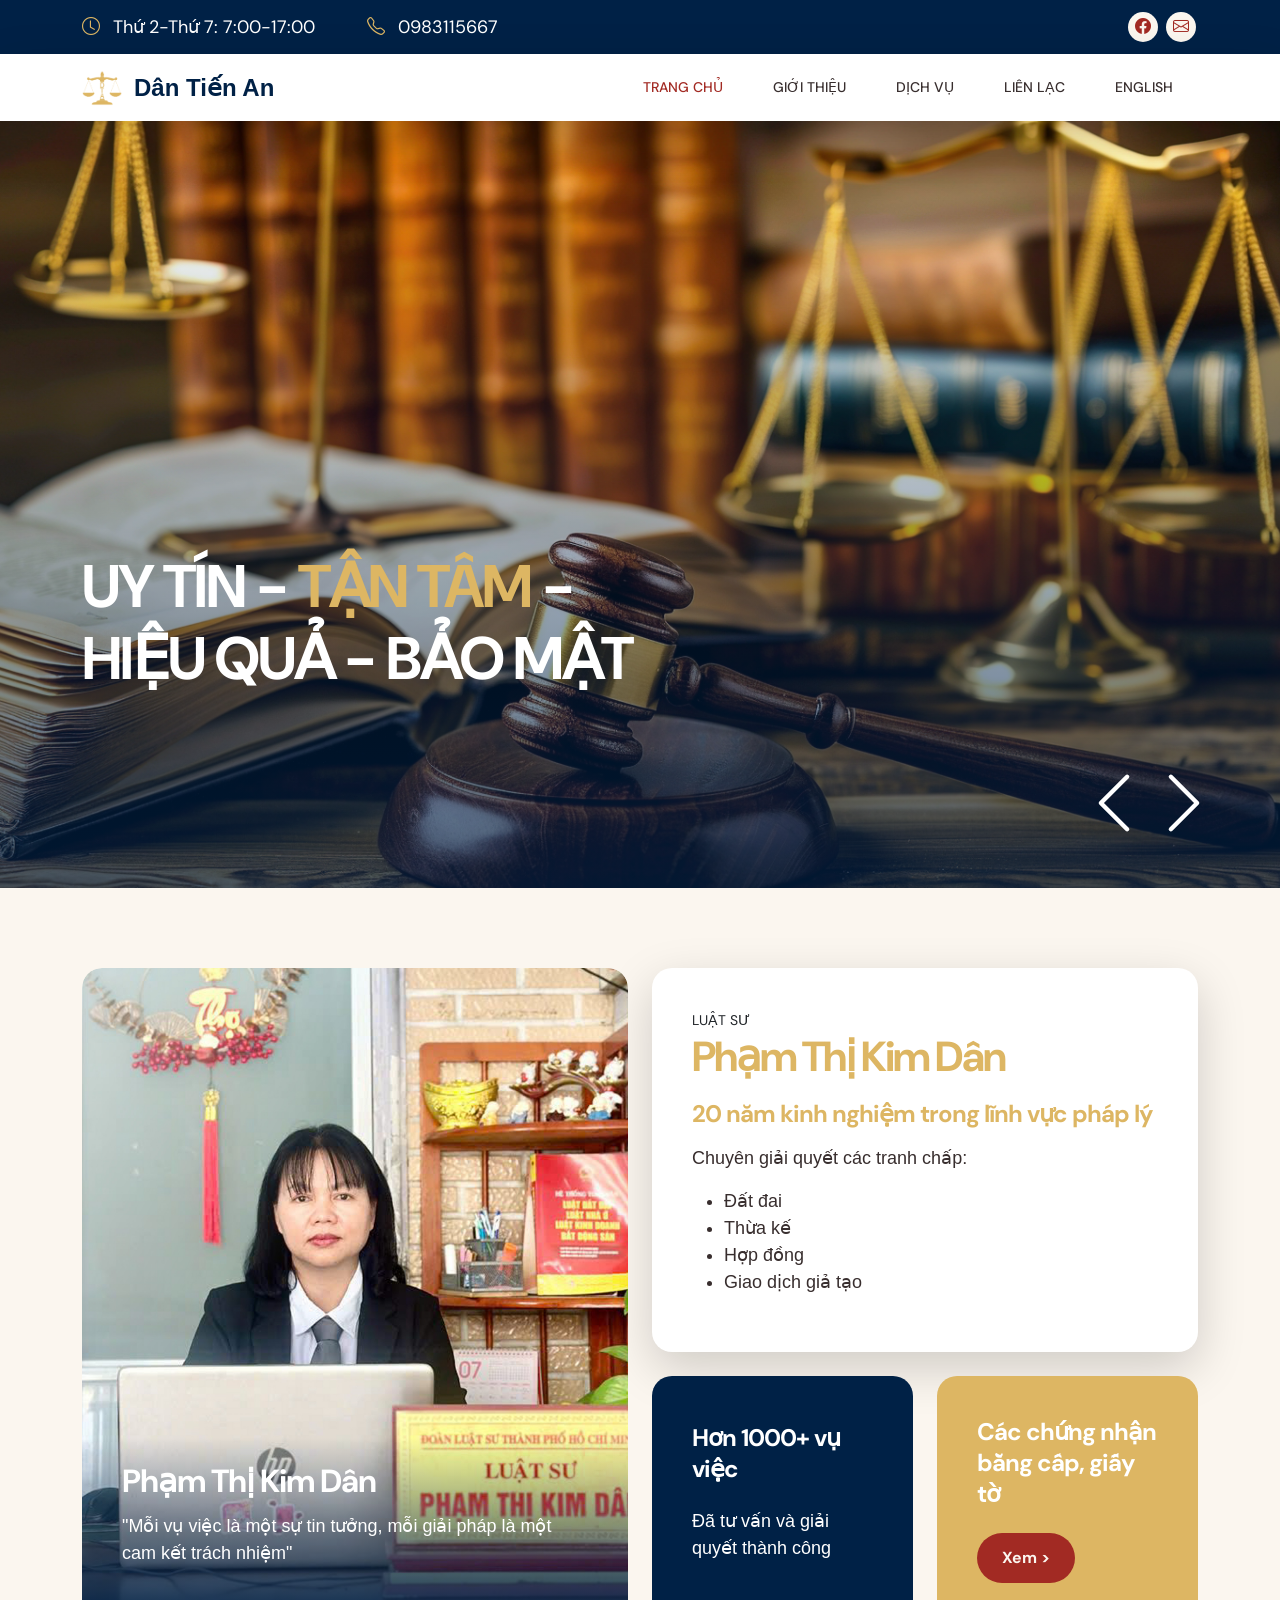
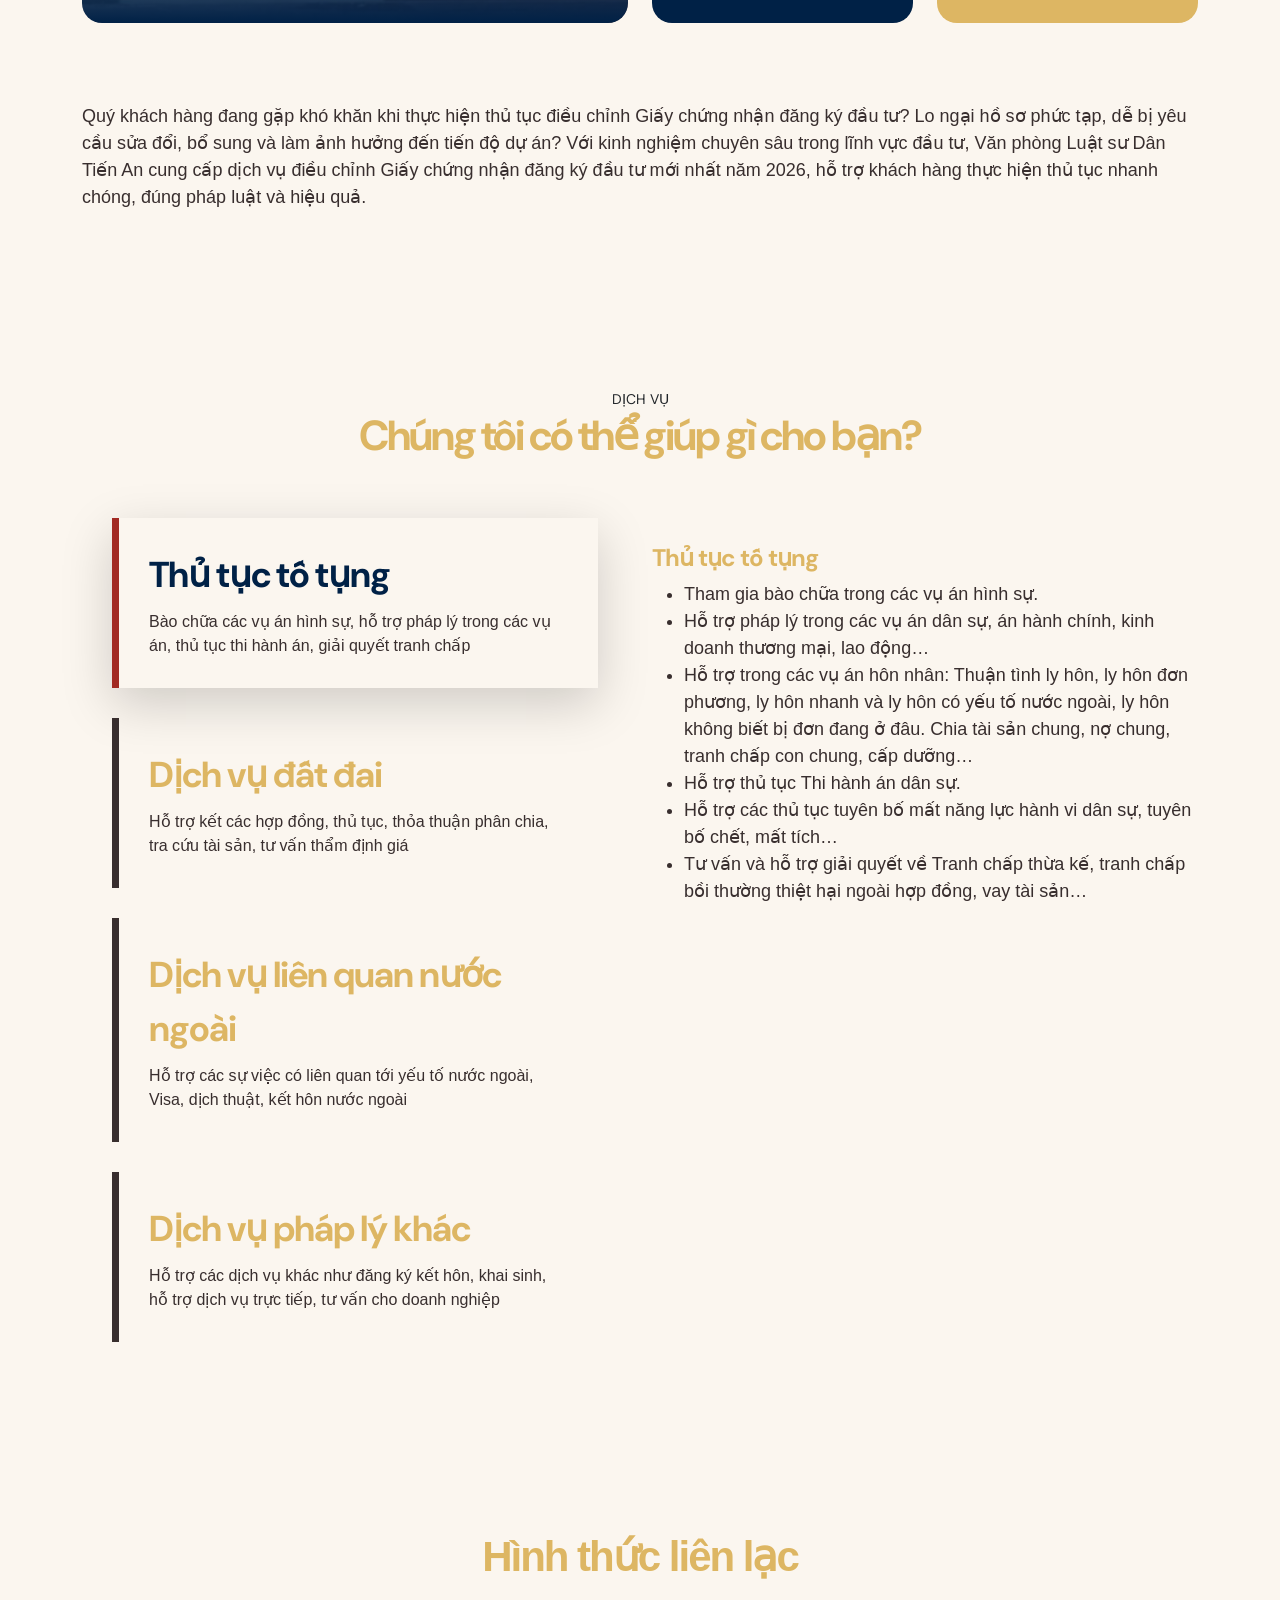
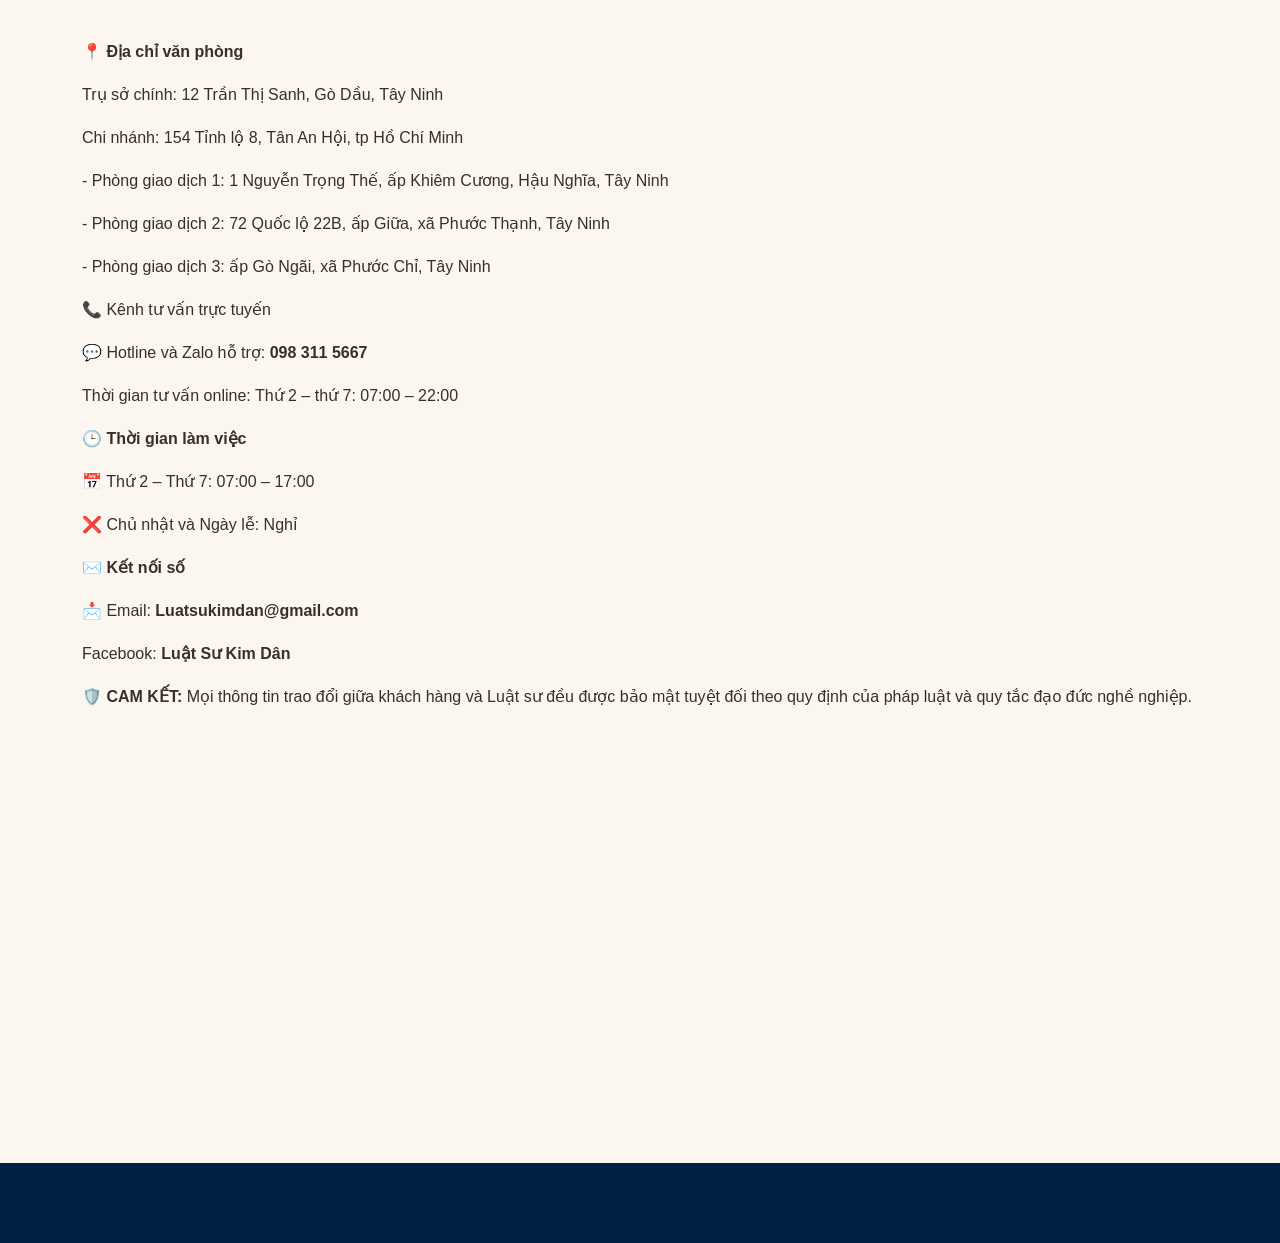
==== commit 4db911fa: "Update index.html" ====
--- a/index.html
+++ b/index.html
@@ -276,7 +276,7 @@
                                     <button class="nav-link" id="nav-video-tab" data-bs-toggle="tab" data-bs-target="#nav-video" type="button" role="tab" aria-controls="nav-video" aria-selected="false">
                                         <h3>Dịch vụ liên quan nước ngoài</h3>
                                         
-                                        <span style="font-family:Arial,Helvetica,sans-serif;">Hỗ trợ các vụ có yếu tố liên quan ngoài nước, Visa, dịch thuật, kết hôn nước ngoài</span>
+                                        <span style="font-family:Arial,Helvetica,sans-serif;">Hỗ trợ các sự việc có liên quan tới yếu tố nước ngoài, Visa, dịch thuật, kết hôn nước ngoài</span>
                                     </button>
                                      <button class="nav-link" id="nav-other-tab" data-bs-toggle="tab" data-bs-target="#nav-other" type="button" role="tab" aria-controls="nav-other" aria-selected="false">
                                         <h3>Dịch vụ pháp lý khác</h3>
@@ -525,7 +525,7 @@
 
                             <p style="text-align: justify;"><span style="font-size:16px;"><span style="font-family:Arial,Helvetica,sans-serif;">✉️<strong> Kết nối số</strong></span></span></p>
 
-                            <p style="text-align: justify;"><span style="font-size:16px;"><span style="font-family:Arial,Helvetica,sans-serif;">📩 Email: <strong>luatsukdam@gmail.com</strong></span></span></p>
+                            <p style="text-align: justify;"><span style="font-size:16px;"><span style="font-family:Arial,Helvetica,sans-serif;">📩 Email: <strong>Luatsukimdan@gmail.com</strong></span></span></p>
 
                             <p style="text-align: justify;"><span style="font-size:16px;"><span style="font-family:Arial,Helvetica,sans-serif;">Facebook: <strong>Luật Sư Kim Dân</strong></span></span></p>
 
@@ -571,4 +571,4 @@
         <script src="js/custom.js"></script>
 
     </body>
-</html>+</html>
